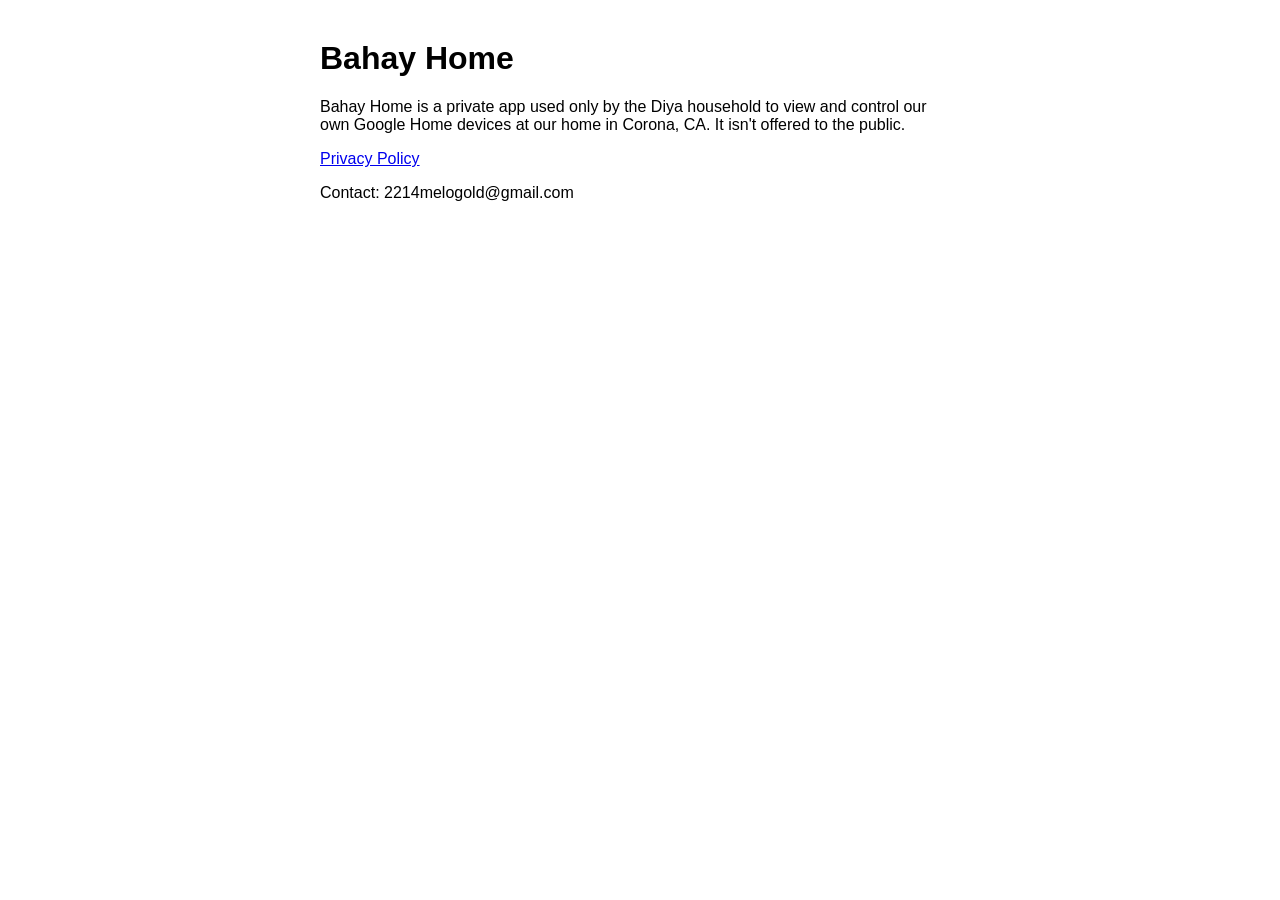
==== index.html @ f66cdb9d "Add files via upload" ====
<!doctype html><html><head><meta charset="utf-8"><title>Bahay Home</title></head><body style="font-family:sans-serif;max-width:640px;margin:40px auto">
<h1>Bahay Home</h1>
<p>Bahay Home is a private app used only by the Diya household to view and control our own Google Home devices at our home in Corona, CA. It isn't offered to the public.</p>
<p><a href="/privacy.html">Privacy Policy</a></p>
<p>Contact: 2214melogold@gmail.com</p>
</body></html>
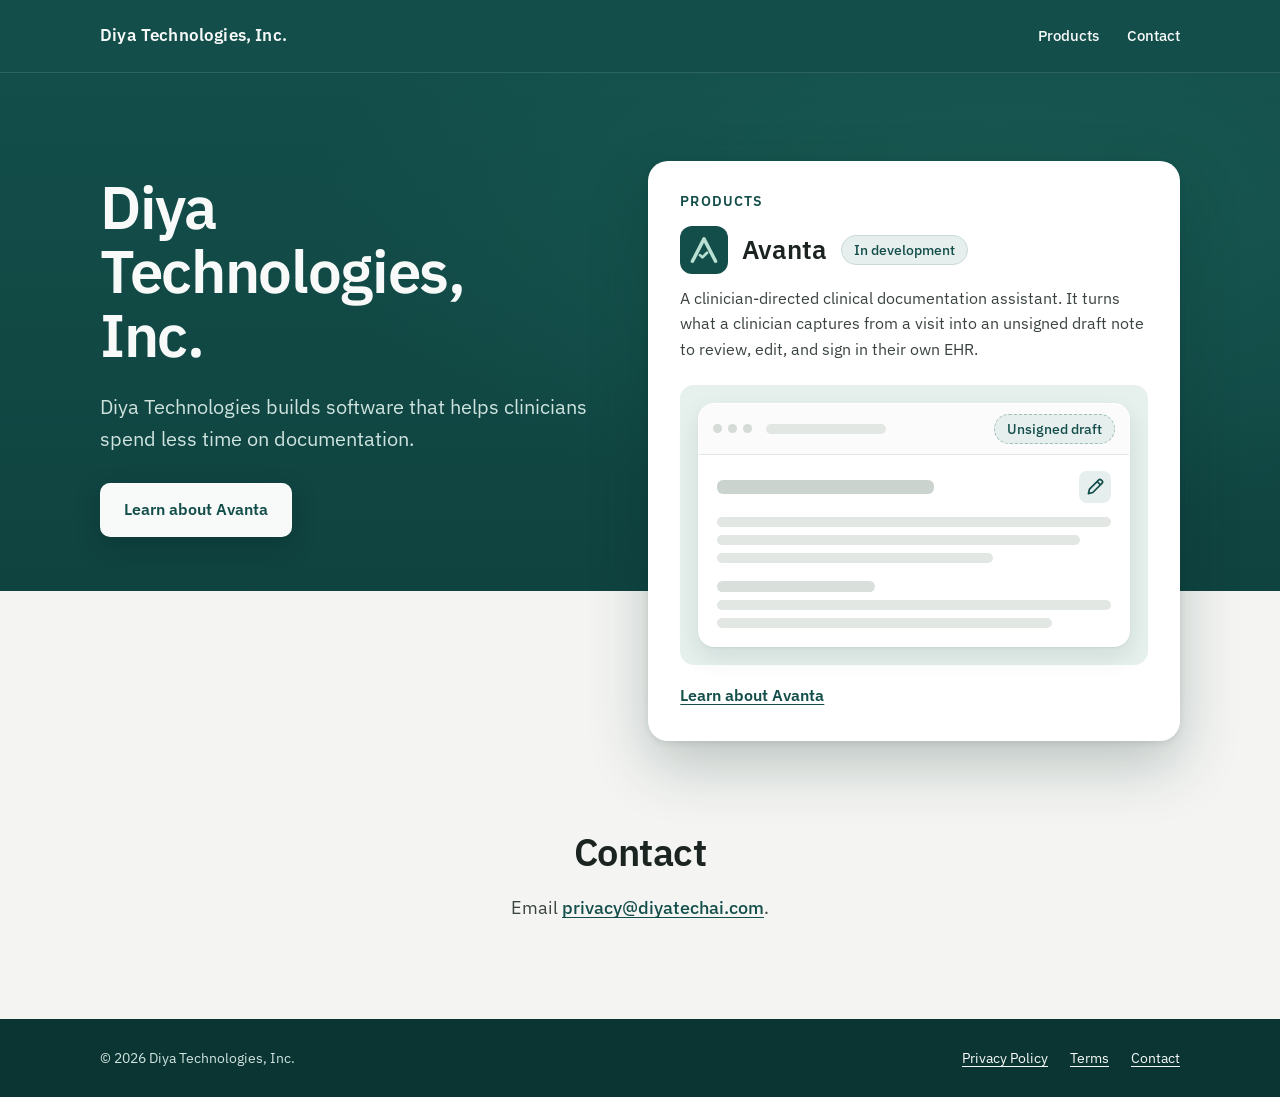
==== commit 472aa52d: "Publish Diya Technologies home page and Avanta pages Co-authored-by: johnjohnanthony <johnjohnanthon" ====
--- a/index.html
+++ b/index.html
@@ -1,6 +1,86 @@
-<!doctype html><html><head><meta charset="utf-8"><title>Bahay Home</title></head><body style="font-family:sans-serif;max-width:640px;margin:40px auto">
-<h1>Bahay Home</h1>
-<p>Bahay Home is a private app used only by the Diya household to view and control our own Google Home devices at our home in Corona, CA. It isn't offered to the public.</p>
-<p><a href="/privacy.html">Privacy Policy</a></p>
-<p>Contact: 2214melogold@gmail.com</p>
-</body></html>
+<!doctype html>
+<html lang="en">
+<head>
+<meta charset="utf-8">
+<meta name="viewport" content="width=device-width, initial-scale=1">
+<title>Diya Technologies, Inc.</title>
+<meta name="description" content="Diya Technologies, Inc. builds software that helps clinicians spend less time on documentation.">
+<meta name="theme-color" content="#134E4A">
+<link rel="icon" href="/avanta/logo/favicon.svg" type="image/svg+xml">
+<link rel="icon" href="/avanta/logo/favicon-32.png" sizes="32x32" type="image/png">
+<link rel="icon" href="/avanta/logo/favicon-16.png" sizes="16x16" type="image/png">
+<link rel="icon" href="/avanta/logo/icon-512.png" sizes="512x512" type="image/png">
+<link rel="apple-touch-icon" href="/avanta/logo/apple-touch-icon-180.png">
+<link rel="preload" href="/avanta/fonts/ibm-plex-sans-latin-400-normal.woff2" as="font" type="font/woff2" crossorigin>
+<link rel="stylesheet" href="/avanta/styles.css">
+</head>
+<body class="page-home">
+<a class="skip" href="#main">Skip to content</a>
+<header class="site-header">
+  <div class="wrap">
+    <div class="brand">
+      <a class="company" href="/">Diya Technologies, Inc.</a>
+    </div>
+    <nav class="nav" aria-label="Primary">
+      <a href="#products">Products</a>
+      <a href="mailto:privacy@diyatechai.com">Contact</a>
+    </nav>
+  </div>
+</header>
+
+<main id="main">
+  <div class="hero-band">
+    <div class="wrap hero home-hero">
+      <div class="hero-copy">
+        <h1>Diya Technologies, Inc.</h1>
+        <p class="lede">Diya Technologies builds software that helps clinicians spend less time on documentation.</p>
+        <div class="actions">
+          <a class="btn" href="/avanta/">Learn about Avanta</a>
+        </div>
+      </div>
+      <section id="products" class="hero-visual" aria-labelledby="products-h">
+        <div class="tile">
+          <h2 id="products-h" class="eyebrow-h">Products</h2>
+          <div class="product-top">
+            <span class="tile-mark"><svg data-logo="mark" class="mark-svg" viewBox="0 0 48 48" aria-hidden="true" focusable="false"><path d="M5.5 42 L24 6.2 L42.5 42" fill="none" stroke="currentColor" stroke-width="5.6" stroke-linecap="round" stroke-linejoin="round"/><path d="M17.6 32.2 L21.5 35.8 L28.9 28.4" fill="none" stroke="currentColor" stroke-width="4.3" stroke-linecap="round" stroke-linejoin="round"/></svg></span>
+            <h3>Avanta</h3>
+            <span class="tag">In development</span>
+          </div>
+          <p>A clinician-directed clinical documentation assistant. It turns what a clinician captures from a visit into an unsigned draft note to review, edit, and sign in their own EHR.</p>
+          <div class="tile-visual">
+<div class="mock mini" aria-hidden="true">
+  <div class="mock-top"><span class="dots"><i></i><i></i><i></i></span><span class="sk w30"></span><span class="badge">Unsigned draft</span></div>
+  <div class="mock-main">
+    <div class="mock-head"><span class="sk hd w55"></span><svg class="mock-icon" viewBox="0 0 20 20" aria-hidden="true"><path d="M4 16l1-4 8.5-8.5a1.4 1.4 0 0 1 2 0l1 1a1.4 1.4 0 0 1 0 2L8 15l-4 1z" fill="none" stroke="currentColor" stroke-width="1.6" stroke-linejoin="round"/><path d="M12 5l3 3" fill="none" stroke="currentColor" stroke-width="1.6"/></svg></div>
+    <span class="sk w100"></span><span class="sk w92"></span><span class="sk w70"></span>
+    <span class="sk sub w40"></span>
+    <span class="sk w100"></span><span class="sk w85"></span>
+  </div>
+</div>
+          </div>
+          <p class="product-link"><a href="/avanta/">Learn about Avanta</a></p>
+        </div>
+      </section>
+    </div>
+  </div>
+
+  <section aria-labelledby="contact-h" class="band band-contact home-contact">
+    <div class="wrap contact">
+      <h2 id="contact-h">Contact</h2>
+      <p>Email <a href="mailto:privacy@diyatechai.com">privacy@diyatechai.com</a>.</p>
+    </div>
+  </section>
+</main>
+
+<footer class="site-footer">
+  <div class="wrap">
+    <span>&copy; 2026 Diya Technologies, Inc.</span>
+    <nav aria-label="Legal">
+      <a href="/avanta/privacy/">Privacy Policy</a>
+      <a href="/avanta/terms/">Terms</a>
+      <a href="mailto:privacy@diyatechai.com">Contact</a>
+    </nav>
+  </div>
+</footer>
+</body>
+</html>
--- a/avanta/styles.css
+++ b/avanta/styles.css
@@ -0,0 +1,270 @@
+/* Avanta public pages, v2 Direction A "Petrol Hero". IBM Plex Sans only, self-hosted (SIL OFL 1.1, see fonts/OFL.txt). No scripts. */
+@font-face{font-family:"IBM Plex Sans";font-style:normal;font-weight:400;font-display:swap;src:url("/avanta/fonts/ibm-plex-sans-latin-400-normal.woff2") format("woff2");}
+@font-face{font-family:"IBM Plex Sans";font-style:normal;font-weight:500;font-display:swap;src:url("/avanta/fonts/ibm-plex-sans-latin-500-normal.woff2") format("woff2");}
+@font-face{font-family:"IBM Plex Sans";font-style:normal;font-weight:600;font-display:swap;src:url("/avanta/fonts/ibm-plex-sans-latin-600-normal.woff2") format("woff2");}
+:root{
+  --canvas:#F4F5F3; --surface:#FFFFFF; --border:#D9DDD8; --border-2:#E4E8E4;
+  --text:#1B2420; --text-2:#3A433F; --muted:#4F5B56;
+  --primary:#134E4A; --primary-deep:#0E3F3C; --primary-hover:#0E3F3C;
+  --on-dark:#F7FAF9; --on-dark-2:#CFE3DF; --mint:#9FD3C3; --mint-soft:#B9E0D2;
+  --sage-band:#E6F0EC; --tint:#E7EFEE;
+  --ok-bg:#DDEFE8; --ok-fg:#134E4A; --rec-bg:#E7EFEE; --rec-fg:#134E4A; --no-bg:#EEF0EE; --no-fg:#4F5B56;
+  --sk:#E3E7E4; --sk-2:#EDF0EE;
+  --radius:10px; --radius-lg:16px;
+  --shadow-1:0 1px 2px rgba(14,63,60,.06),0 4px 14px rgba(14,63,60,.06);
+  --shadow-2:0 2px 6px rgba(9,40,38,.10),0 24px 60px rgba(9,40,38,.24);
+}
+*{box-sizing:border-box}
+html{-webkit-text-size-adjust:100%;scroll-behavior:auto}
+body{margin:0;background:var(--canvas);color:var(--text);font-family:"IBM Plex Sans",sans-serif;font-weight:400;font-size:16px;line-height:1.6}
+a{color:var(--primary);text-underline-offset:3px}
+a:hover{color:var(--primary-hover)}
+a:focus-visible,.btn:focus-visible{outline:2px solid currentColor;outline-offset:3px;border-radius:4px}
+.wrap{max-width:1160px;margin:0 auto;padding:0 40px}
+.skip{position:absolute;left:-9999px}
+.skip:focus{left:16px;top:16px;background:var(--surface);color:var(--primary);padding:8px 12px;z-index:10}
+p{margin:0}
+
+/* Header: sits on the petrol band */
+.site-header{background-color:var(--primary);color:var(--on-dark);border-bottom:1px solid rgba(207,227,223,.14)}
+.site-header .wrap{display:flex;align-items:center;justify-content:space-between;gap:16px;min-height:72px}
+.brand{display:flex;align-items:center;gap:16px;min-width:0}
+.logo{display:inline-flex;color:var(--mint-soft);line-height:0}
+.logo-svg{height:30px;width:auto;display:block}
+.logo-svg .logo-word{fill:var(--on-dark)}
+.brand-sep{width:1px;height:24px;background:rgba(207,227,223,.35)}
+.company{font-weight:500;font-size:15px;color:var(--on-dark-2);text-decoration:none;letter-spacing:.01em}
+.page-home .company{font-weight:600;font-size:17px;color:var(--on-dark)}
+.company:hover{color:var(--on-dark);text-decoration:underline}
+.nav{display:flex;gap:28px}
+.nav a{color:var(--on-dark);text-decoration:none;font-weight:500;font-size:15px}
+.nav a:hover{color:var(--on-dark);text-decoration:underline}
+
+/* Hero band */
+.hero-band{background-color:var(--primary);color:var(--on-dark);
+  background-image:radial-gradient(1100px 520px at 78% 18%,#185852 0%,rgba(24,88,82,0) 62%),linear-gradient(180deg,#134E4A 0%,#0E3F3C 100%);
+  position:relative}
+.hero-band::after{content:"";position:absolute;left:0;right:0;bottom:0;height:var(--strip,150px);background:var(--strip-bg,var(--sage-band))}
+.page-home{--strip-bg:var(--canvas)}
+.hero{position:relative;z-index:1;display:grid;grid-template-columns:minmax(0,1fr) minmax(0,1.08fr);gap:56px;align-items:start;padding-top:88px;padding-bottom:0}
+.hero-copy{padding-bottom:calc(var(--strip,150px) + 40px)}
+.wordmark{display:flex;align-items:center;gap:14px;margin:0 0 28px}
+.wm-mark{display:inline-flex;width:44px;height:44px;border-radius:12px;background:rgba(247,250,249,.08);border:1px solid rgba(207,227,223,.22);align-items:center;justify-content:center;color:var(--mint-soft)}
+.wm-mark .mark-svg{width:28px;height:28px}
+.wm-text{font-weight:600;font-size:20px;letter-spacing:.01em;color:var(--on-dark);line-height:1.25}
+.wm-text span{display:block;font-weight:400;font-size:14px;letter-spacing:0;color:var(--on-dark-2)}
+h1{margin:0 0 24px;font-weight:600;font-size:58px;line-height:1.07;letter-spacing:-.022em;max-width:13.5ch;color:var(--on-dark)}
+.lede{font-size:20px;line-height:1.6;color:var(--on-dark-2);max-width:34em}
+.status{display:inline-flex;align-items:center;gap:10px;margin-top:32px;padding:8px 16px;border-radius:999px;
+  background-color:var(--primary-deep);border:1px solid rgba(159,211,195,.35);font-size:15px;font-weight:500;color:var(--on-dark)}
+.status i{width:8px;height:8px;border-radius:50%;background:var(--mint);flex:none;box-shadow:0 0 0 4px rgba(159,211,195,.18)}
+.actions{display:flex;flex-wrap:wrap;gap:14px 24px;align-items:center;margin-top:28px}
+.btn{display:inline-block;background-color:var(--on-dark);color:var(--primary);text-decoration:none;font-weight:600;font-size:16px;
+  padding:14px 24px;border-radius:var(--radius);box-shadow:0 1px 0 rgba(255,255,255,.4) inset,0 8px 24px rgba(5,30,28,.28);transition:transform .15s ease}
+.btn:hover{background-color:#FFFFFF;color:var(--primary-deep)}
+.actions .mail{font-size:15px;color:var(--on-dark-2)}
+.actions .mail:hover{color:var(--on-dark)}
+
+/* Illustration: floats on the right and overlaps the next section */
+.hero-visual{position:relative;margin-bottom:96px;z-index:2;align-self:end}
+.frame{position:relative}
+.frame::before{content:"";position:absolute;inset:-22px 26px 34px -22px;border-radius:22px;background:rgba(159,211,195,.10);border:1px solid rgba(207,227,223,.18)}
+.frame::after{content:"";position:absolute;inset:auto -22px -22px 40px;height:60%;border-radius:22px;background:#D3E5DE;z-index:-1}
+.frame{isolation:isolate}
+.mock{position:relative;background-color:var(--surface);color:var(--text);border-radius:var(--radius-lg);box-shadow:var(--shadow-2);overflow:hidden;border:1px solid rgba(255,255,255,.6)}
+.mock-top{display:flex;align-items:center;gap:14px;padding:16px 20px;border-bottom:1px solid var(--border-2);background-color:#FAFBFA}
+.dots{display:flex;gap:6px}.dots i{width:9px;height:9px;border-radius:50%;background:#D5DBD7}
+.mock-top .sk{flex:1;max-width:120px}
+.badge{margin-left:auto;display:inline-flex;align-items:center;gap:6px;padding:3px 12px;border-radius:999px;font-size:14px;font-weight:500;
+  background-color:var(--tint);color:var(--primary);border:1px dashed #9DBDB8;white-space:nowrap}
+.mock-body{display:grid;grid-template-columns:136px 1fr}
+.mock-side{display:flex;flex-direction:column;gap:14px;padding:26px 18px;border-right:1px solid var(--border-2);background-color:#FBFCFB}
+.mock-side .sk{height:10px;width:100%}
+.mock-side .sk.on{background:var(--mint-soft)}
+.mock-main{padding:28px 30px 32px;display:flex;flex-direction:column;gap:12px}
+.sk{display:block;height:10px;border-radius:6px;background:var(--sk)}
+.mock-head{display:flex;align-items:center;justify-content:space-between;gap:12px;margin-bottom:6px}
+.mock-head .sk.hd{flex:none;margin:0}
+.mock-icon{width:22px;height:22px;flex:none;color:#134E4A;padding:5px;box-sizing:content-box;border-radius:8px;background:var(--tint)}
+.sk.sub{height:11px;margin-top:10px;background:#D9DFDB}
+.sk.hd{height:14px;background:#CBD3CE;margin-bottom:6px}
+.w30{width:30%}.w40{width:40%}.w45{width:45%}.w48{width:48%}.w52{width:52%}.w55{width:55%}.w60{width:60%}.w62{width:62%}.w70{width:70%}.w85{width:85%}.w92{width:92%}.w100{width:100%}
+
+/* Section rhythm */
+.band{padding:96px 0}
+.band-how{background-color:var(--sage-band);padding-top:40px}
+.band-who{background-color:var(--surface)}
+.band-privacy{background-color:var(--canvas)}
+.eyebrow,.eyebrow-h{margin:0 0 10px;font-size:14px;font-weight:600;letter-spacing:.08em;text-transform:uppercase;color:var(--primary)}
+h2{margin:0 0 20px;font-weight:600;font-size:34px;line-height:1.2;letter-spacing:-.012em;color:var(--text)}
+h3{margin:0 0 8px;font-weight:600;font-size:20px;line-height:1.35}
+.card{background-color:var(--surface);border:1px solid var(--border);border-radius:var(--radius-lg);padding:32px;box-shadow:var(--shadow-1)}
+.card p{color:var(--text-2)}
+
+/* Steps: connected flow */
+.steps{list-style:none;margin:40px 0 0;padding:0;display:grid;grid-template-columns:repeat(3,1fr);gap:28px;position:relative}
+.steps::before{content:"";position:absolute;top:36px;left:calc(16.66% - 0px);right:calc(16.66% - 0px);height:2px;
+  background:repeating-linear-gradient(90deg,#8FBFB3 0 10px,transparent 10px 18px)}
+.step{position:relative;text-align:center;background-color:var(--surface);border-radius:var(--radius-lg);padding:0 28px 32px;margin-top:36px;box-shadow:var(--shadow-1);border:1px solid #D3E2DC}
+.step-node{display:flex;justify-content:center;margin:-36px 0 18px}
+.step-icon{width:72px;height:72px;border-radius:50%;display:flex;align-items:center;justify-content:center;background-color:var(--primary);color:var(--on-dark);
+  box-shadow:0 0 0 8px var(--sage-band),0 10px 24px rgba(14,63,60,.25)}
+.step-icon svg{width:34px;height:34px}
+.step-num{display:block;font-size:14px;font-weight:600;letter-spacing:.06em;text-transform:uppercase;color:var(--primary);margin-bottom:6px}
+.step p{color:var(--text-2)}
+
+/* Who / control */
+.two{display:grid;grid-template-columns:1fr 1fr;gap:28px}
+.band-who .card{box-shadow:none;background-color:var(--canvas);border-color:var(--border-2);padding:40px}
+.band-who h2{font-size:28px}
+.card ul{margin:0;padding:0;list-style:none;color:var(--text-2)}
+.card li{position:relative;padding-left:30px}
+.card li+li{margin-top:12px}
+.card li::before{content:"";position:absolute;left:2px;top:.55em;width:12px;height:12px;border-radius:50%;background:var(--mint);box-shadow:0 0 0 4px #DDEFE8}
+.control li::before{border-radius:3px;background:var(--primary);box-shadow:none;width:14px;height:3px;top:.8em}
+
+/* Privacy */
+.privacy{max-width:860px;margin:0 auto;padding:48px;border-left:4px solid var(--primary)}
+.privacy p+p{margin-top:14px}
+
+/* Contact band */
+.band-contact{background-color:var(--primary-deep);color:var(--on-dark);
+  background-image:radial-gradient(800px 300px at 15% 0%,#164F4A 0%,rgba(22,79,74,0) 70%)}
+.contact{text-align:center}
+.band-contact .eyebrow{color:var(--mint)}
+.band-contact h2{color:var(--on-dark);font-size:38px}
+.contact p{color:var(--on-dark-2);font-size:18px;max-width:40em;margin:0 auto}
+.contact p+p{margin-top:10px;font-size:15px}
+.band-contact a{color:var(--on-dark);font-weight:500}
+.band-contact a:hover{color:#FFFFFF}
+
+/* Footer */
+.site-footer{background-color:#0B3532;color:var(--on-dark-2);font-size:14px}
+.site-footer .wrap{display:flex;flex-wrap:wrap;justify-content:space-between;gap:12px 24px;padding-top:28px;padding-bottom:28px}
+.site-footer nav{display:flex;flex-wrap:wrap;gap:8px 22px}
+.site-footer a{color:var(--on-dark)}
+
+/* Home */
+.home-hero{align-items:center;padding-bottom:0}
+.page-home h1{font-size:60px;max-width:11ch}
+.page-home{--strip:190px}
+.page-home .hero-visual{margin-bottom:40px}
+.tile{position:relative;background-color:var(--surface);color:var(--text);border-radius:20px;box-shadow:var(--shadow-2);padding:32px}
+.tile .eyebrow-h{margin-bottom:16px}
+.product-top{display:flex;flex-wrap:wrap;align-items:center;gap:10px 14px;margin-bottom:12px}
+.tile-mark{display:inline-flex;width:48px;height:48px;border-radius:12px;background-color:var(--primary);color:var(--mint-soft);align-items:center;justify-content:center}
+.tile-mark .mark-svg{width:30px;height:30px}
+.product-top h3{margin:0;font-size:26px;color:var(--text)}
+.tag{display:inline-block;padding:3px 12px;background-color:var(--tint);border:1px solid #C9DAD8;border-radius:999px;font-size:14px;font-weight:500;color:var(--primary)}
+.tile > p{color:var(--text-2)}
+.tile-visual{margin:22px 0 4px;padding:18px;border-radius:14px;background-color:var(--sage-band)}
+.mock.mini{box-shadow:0 1px 2px rgba(14,63,60,.08),0 10px 24px rgba(14,63,60,.10)}
+.mock.mini .mock-top{padding:10px 14px}
+.mock.mini .mock-main{padding:16px 18px 18px;gap:8px}
+.tile .product-link{margin-top:18px;font-weight:600}
+.home-contact{padding-top:48px;background-color:var(--canvas);background-image:none;color:var(--text)}
+.home-contact h2{color:var(--text)}
+.home-contact p{color:var(--text-2)}
+.home-contact a{color:var(--primary)}
+.home-contact a:hover{color:var(--primary-hover)}
+
+/* Legal pages: petrol band behind the top of the document card */
+.doc{padding:56px 0 96px;background-color:var(--canvas);background-image:linear-gradient(180deg,#134E4A 0,#0E3F3C 240px,var(--canvas) 240px)}
+.doc .card{max-width:820px;margin:0 auto;padding:56px 64px;box-shadow:var(--shadow-2);border:0}
+.doc h1{font-size:44px;max-width:none;margin:8px 0 16px;color:var(--text)}
+.doc h2{font-size:22px;margin:36px 0 10px;padding-top:24px;border-top:1px solid var(--border-2)}
+.doc p,.doc li{color:var(--text-2)}
+.doc ul{padding-left:22px;list-style:disc}
+.doc li{padding-left:0}
+.doc li::before{display:none}
+.doc li+li{margin-top:8px}
+.crumb{font-size:15px;font-weight:500}
+.updated{font-size:15px;color:var(--muted)}
+.draft{padding:14px 16px;background-color:var(--tint);border:1px solid #C9DAD8;border-radius:var(--radius);color:var(--text);font-size:15px}
+.draft strong{font-weight:600}
+.doc .card p{margin:0 0 12px}
+.doc .card ul{margin:0 0 12px}
+.doc .card p.updated{margin:0}
+.doc .card p.draft{margin:24px 0 8px}
+
+/* Motion: the illustration card settles in once */
+@media (prefers-reduced-motion: no-preference){
+  .mock{animation:card-in .7s cubic-bezier(.2,.7,.2,1) .1s both}
+  @keyframes card-in{from{opacity:0;transform:translateY(10px)}to{opacity:1;transform:none}}
+  .btn:hover{transform:translateY(-1px)}
+}
+
+/* Responsive */
+@media (max-width:1100px){
+  .hero{gap:40px;padding-top:72px}
+  h1{font-size:48px}
+  .page-home h1{font-size:50px}
+  .mock-body{grid-template-columns:96px 1fr}
+}
+@media (max-width:900px){
+  .hero{grid-template-columns:1fr;gap:0}
+  .hero-band,.page-home{--strip:120px}
+  .hero-copy,.page-home .hero-copy{padding-bottom:48px}
+  .hero-visual,.page-home .hero-visual{margin-bottom:40px;max-width:620px}
+  .two{grid-template-columns:1fr}
+  .steps{grid-template-columns:1fr;gap:20px;margin-top:32px}
+  .steps::before{top:36px;bottom:36px;left:36px;right:auto;width:2px;height:auto;background:repeating-linear-gradient(180deg,#8FBFB3 0 10px,transparent 10px 18px)}
+  .step{text-align:left;margin-top:0;padding:24px 24px 24px 112px;min-height:120px}
+  .step-node{position:absolute;left:0;top:24px;margin:0}
+  .steps .step-icon{box-shadow:0 0 0 6px var(--sage-band),0 8px 18px rgba(14,63,60,.22)}
+  .step{background-color:var(--surface)}
+}
+@media (max-width:900px){
+  .steps{padding-left:0}
+  .step{margin-left:0}
+  .step-node{left:20px}
+  .step-icon{width:64px;height:64px}
+  .steps::before{left:52px}
+  .step{padding-left:104px}
+}
+@media (max-width:600px){
+  .wrap{padding:0 20px}
+  .site-header .wrap{min-height:64px;flex-wrap:wrap;padding-top:12px;padding-bottom:12px;row-gap:8px}
+  .brand{gap:10px;flex-wrap:wrap}
+  .logo-svg{height:24px}
+  .brand-sep{height:18px}
+  .company{font-size:14px}
+  .page-home .company{font-size:16px}
+  .nav{gap:18px}
+  .nav a{font-size:15px}
+  .hero{padding-top:44px}
+  h1,.page-home h1{font-size:38px;letter-spacing:-.018em}
+  .lede{font-size:18px}
+  .wordmark{margin-bottom:22px}
+  .hero-band,.page-home{--strip:96px}
+  .hero-visual,.page-home .hero-visual{margin-bottom:28px}
+  .mock-body{grid-template-columns:1fr}
+  .mock-side{display:none}
+  .mock-main{padding:18px}
+  .mock-top .sk{display:none}
+  .frame::before{inset:-10px 16px 30px -10px}
+  .frame::after{inset:auto -8px -10px 30px}
+  .status{border-radius:14px}
+  .band{padding:64px 0}
+  .band-how{padding-top:32px}
+  .home-contact{padding-top:32px}
+  h2{font-size:28px}
+  .band-contact h2{font-size:30px}
+  .card,.band-who .card{padding:24px}
+  .privacy{padding:28px 22px}
+  .step{padding:20px 18px 22px 88px;min-height:0}
+  .step-node{left:12px;top:20px}
+  .step-icon{width:56px;height:56px}.step-icon svg{width:28px;height:28px}
+  .steps::before{left:40px}
+  .tile{padding:22px}
+  .tile-visual{padding:12px}
+  .product-top h3{font-size:22px}
+  .doc{padding-top:28px;background-image:linear-gradient(180deg,#134E4A 0,#0E3F3C 160px,var(--canvas) 160px)}
+  .doc .card{padding:28px 20px}
+  .doc h1{font-size:32px}
+  .contact p{font-size:17px}
+}
+@media (max-width:380px){
+    .badge{padding:3px 10px}
+  h1,.page-home h1{font-size:34px}
+}
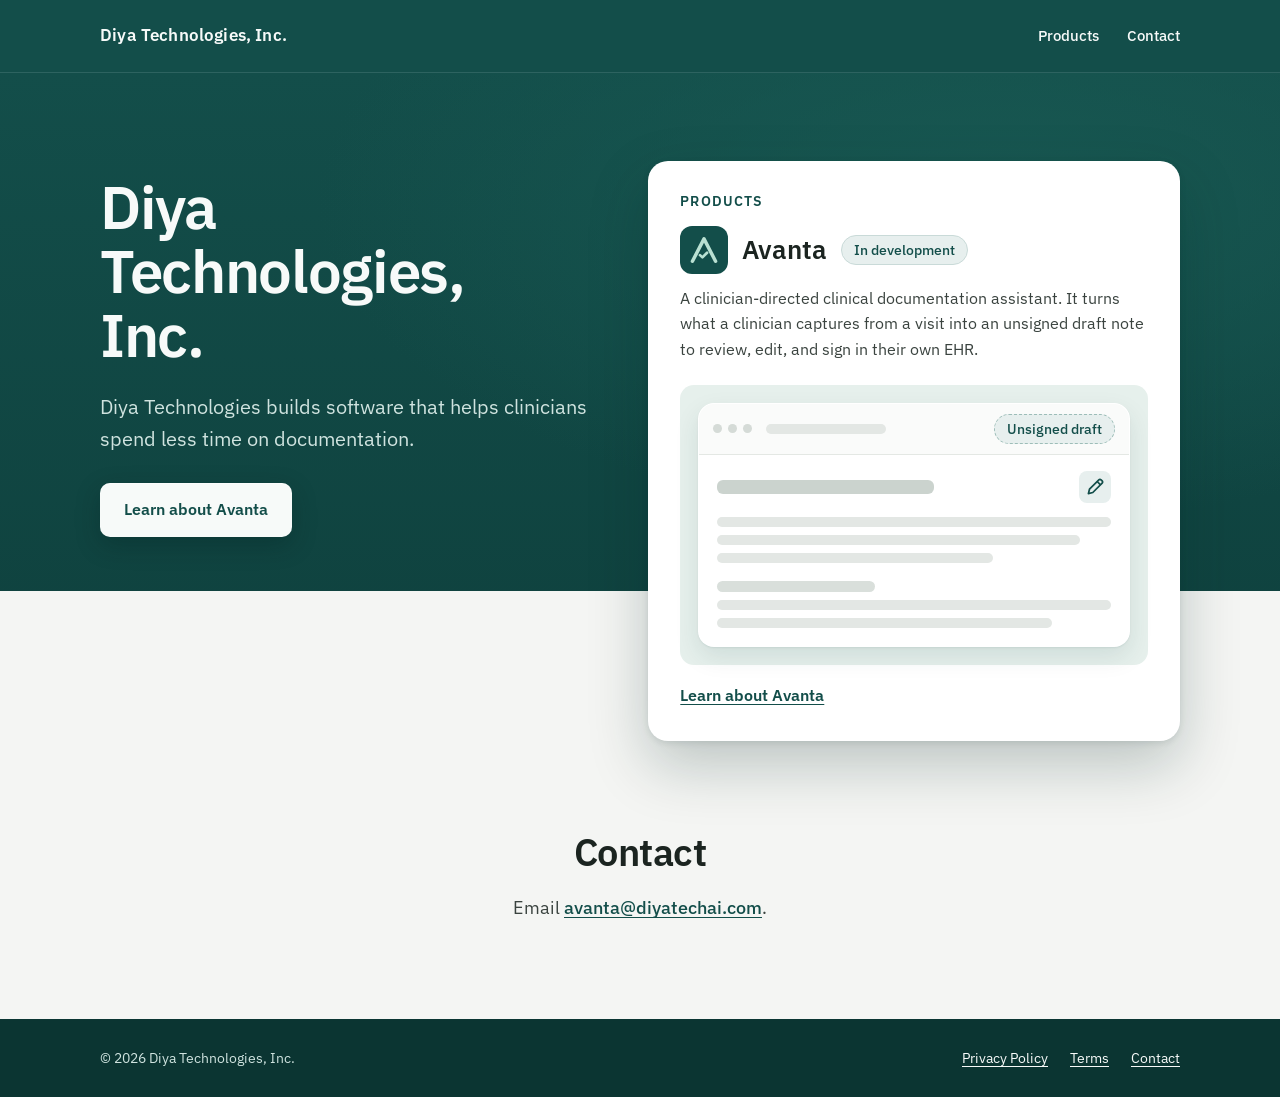
==== commit 25cf6e74: "Use avanta@ for contact and early access; keep privacy@ for privacy Co-authored-by: johnjohnanthony " ====
--- a/index.html
+++ b/index.html
@@ -23,7 +23,7 @@
     </div>
     <nav class="nav" aria-label="Primary">
       <a href="#products">Products</a>
-      <a href="mailto:privacy@diyatechai.com">Contact</a>
+      <a href="mailto:avanta@diyatechai.com">Contact</a>
     </nav>
   </div>
 </header>
@@ -67,7 +67,7 @@
   <section aria-labelledby="contact-h" class="band band-contact home-contact">
     <div class="wrap contact">
       <h2 id="contact-h">Contact</h2>
-      <p>Email <a href="mailto:privacy@diyatechai.com">privacy@diyatechai.com</a>.</p>
+      <p>Email <a href="mailto:avanta@diyatechai.com">avanta@diyatechai.com</a>.</p>
     </div>
   </section>
 </main>
@@ -78,7 +78,7 @@
     <nav aria-label="Legal">
       <a href="/avanta/privacy/">Privacy Policy</a>
       <a href="/avanta/terms/">Terms</a>
-      <a href="mailto:privacy@diyatechai.com">Contact</a>
+      <a href="mailto:avanta@diyatechai.com">Contact</a>
     </nav>
   </div>
 </footer>
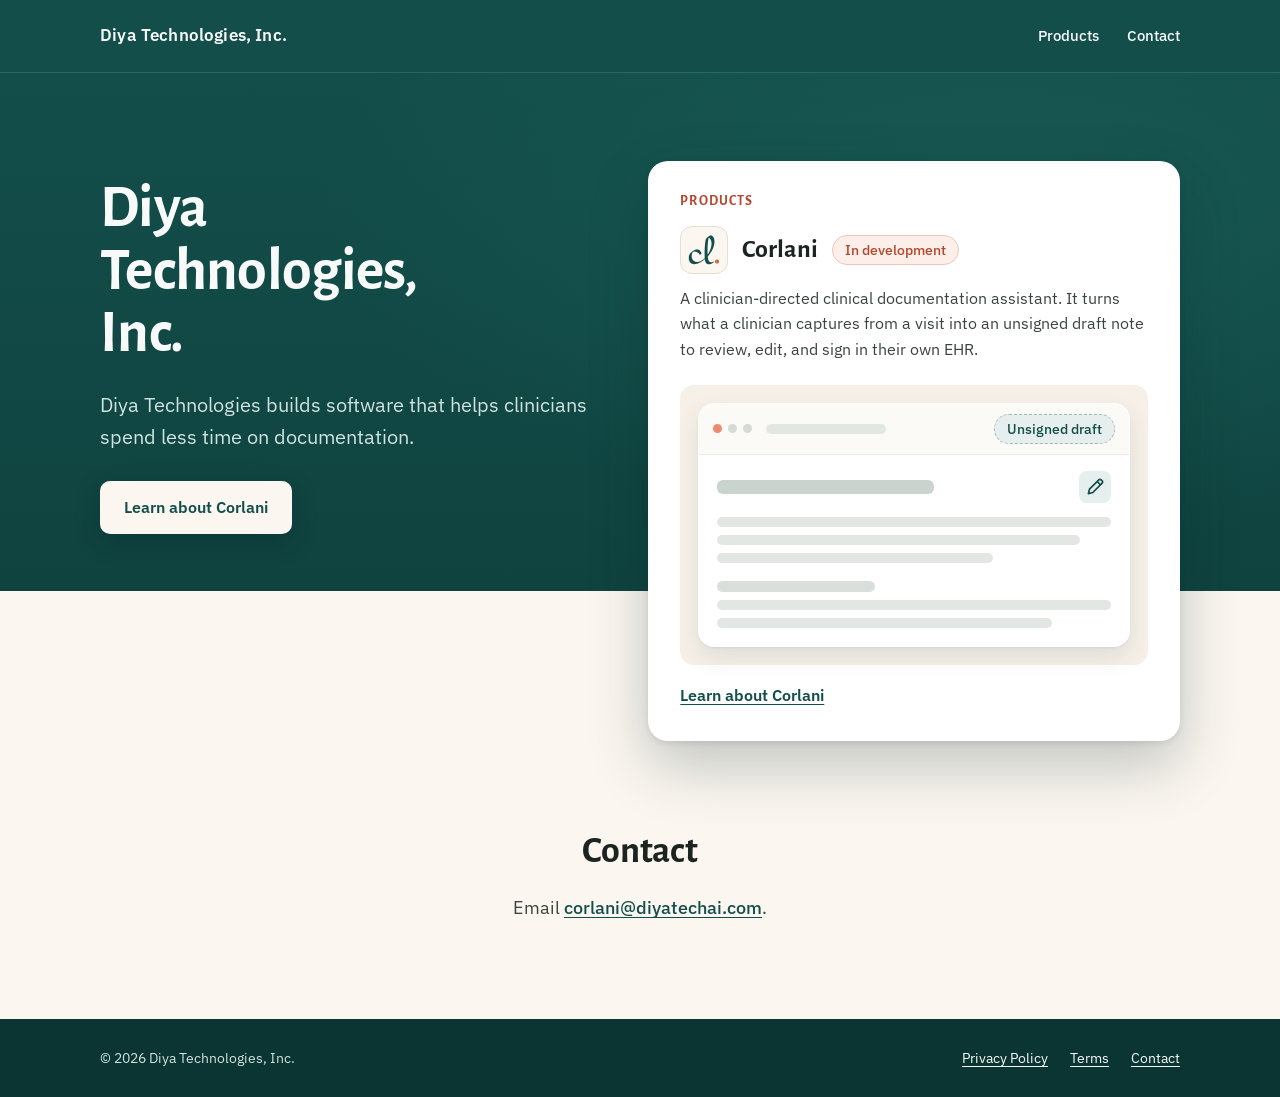
==== commit 8db1da97: "Publish the final Corlani website and redirect /avanta/ pages Replace the home page, add /corlani/ (" ====
--- a/index.html
+++ b/index.html
@@ -6,13 +6,14 @@
 <title>Diya Technologies, Inc.</title>
 <meta name="description" content="Diya Technologies, Inc. builds software that helps clinicians spend less time on documentation.">
 <meta name="theme-color" content="#134E4A">
-<link rel="icon" href="/avanta/logo/favicon.svg" type="image/svg+xml">
-<link rel="icon" href="/avanta/logo/favicon-32.png" sizes="32x32" type="image/png">
-<link rel="icon" href="/avanta/logo/favicon-16.png" sizes="16x16" type="image/png">
-<link rel="icon" href="/avanta/logo/icon-512.png" sizes="512x512" type="image/png">
-<link rel="apple-touch-icon" href="/avanta/logo/apple-touch-icon-180.png">
-<link rel="preload" href="/avanta/fonts/ibm-plex-sans-latin-400-normal.woff2" as="font" type="font/woff2" crossorigin>
-<link rel="stylesheet" href="/avanta/styles.css">
+<link rel="icon" href="/corlani/logo/favicon.svg" type="image/svg+xml">
+<link rel="icon" href="/corlani/logo/favicon-32.png" sizes="32x32" type="image/png">
+<link rel="icon" href="/corlani/logo/favicon-16.png" sizes="16x16" type="image/png">
+<link rel="icon" href="/corlani/logo/icon-512.png" sizes="512x512" type="image/png">
+<link rel="apple-touch-icon" href="/corlani/logo/apple-touch-icon-180.png">
+<link rel="preload" href="/corlani/fonts/ibm-plex-sans-latin-400-normal.woff2" as="font" type="font/woff2" crossorigin>
+<link rel="preload" href="/corlani/fonts/alegreya-sans-latin-700-normal.woff2" as="font" type="font/woff2" crossorigin>
+<link rel="stylesheet" href="/corlani/styles.css">
 </head>
 <body class="page-home">
 <a class="skip" href="#main">Skip to content</a>
@@ -23,7 +24,7 @@
     </div>
     <nav class="nav" aria-label="Primary">
       <a href="#products">Products</a>
-      <a href="mailto:avanta@diyatechai.com">Contact</a>
+      <a href="mailto:corlani@diyatechai.com">Contact</a>
     </nav>
   </div>
 </header>
@@ -35,15 +36,15 @@
         <h1>Diya Technologies, Inc.</h1>
         <p class="lede">Diya Technologies builds software that helps clinicians spend less time on documentation.</p>
         <div class="actions">
-          <a class="btn" href="/avanta/">Learn about Avanta</a>
+          <a class="btn" href="/corlani/">Learn about Corlani</a>
         </div>
       </div>
       <section id="products" class="hero-visual" aria-labelledby="products-h">
         <div class="tile">
           <h2 id="products-h" class="eyebrow-h">Products</h2>
           <div class="product-top">
-            <span class="tile-mark"><svg data-logo="mark" class="mark-svg" viewBox="0 0 48 48" aria-hidden="true" focusable="false"><path d="M5.5 42 L24 6.2 L42.5 42" fill="none" stroke="currentColor" stroke-width="5.6" stroke-linecap="round" stroke-linejoin="round"/><path d="M17.6 32.2 L21.5 35.8 L28.9 28.4" fill="none" stroke="currentColor" stroke-width="4.3" stroke-linecap="round" stroke-linejoin="round"/></svg></span>
-            <h3>Avanta</h3>
+            <span class="tile-mark"><svg data-logo="corlani-mark" class="mark-svg" viewBox="5 1 90 90" aria-hidden="true" focusable="false"><path fill-rule="evenodd" d="M12.14 57.11L11.28 58.78L10.61 60.55L10.11 62.39L9.78 64.28L9.63 66.21L9.66 68.53L9.86 70.46L10.32 72.71L10.84 74.37L11.53 75.90L12.36 77.30L13.33 78.57L14.42 79.69L15.01 80.20L15.84 80.81L17.18 81.62L18.85 82.37L20.48 82.89L22.06 83.24L23.70 83.43L25.11 83.46L26.84 83.36L28.31 83.15L30.51 82.65L32.30 82.10L35.13 81.03L37.58 79.94L39.54 78.97L42.18 77.49L44.62 75.98L47.32 74.15L49.26 72.72L51.78 70.73L51.98 70.64L52.18 70.68L52.35 70.88L52.83 74.04L53.09 75.19L53.40 76.27L53.95 77.76L54.61 79.08L55.50 80.43L56.52 81.55L57.00 81.97L57.66 82.45L58.20 82.77L58.93 83.12L60.43 83.62L61.88 83.86L62.75 83.90L63.64 83.86L65.29 83.61L67.39 83.05L69.18 82.36L71.64 81.18L72.92 80.45L74.03 79.70L75.06 78.90L75.91 78.13L76.55 77.43L76.89 76.85L76.88 76.71L76.78 76.53L76.52 76.44L75.93 76.59L73.82 77.62L72.84 78.00L71.78 78.33L70.40 78.55L68.90 78.58L68.08 78.49L67.29 78.32L66.16 77.86L65.49 77.47L64.85 77.00L64.24 76.46L63.68 75.85L62.90 74.79L62.21 73.58L61.61 72.20L61.18 70.94L60.75 69.30L60.47 67.81L60.16 65.54L59.91 63.24L59.93 63.08L60.01 62.94L61.83 60.90L63.11 59.38L65.56 56.21L67.84 52.89L69.99 49.37L70.98 47.60L71.91 45.79L72.79 43.96L73.60 42.11L74.35 40.22L75.04 38.32L76.03 35.11L76.52 33.16L76.94 31.20L77.28 29.23L77.51 27.53L77.64 26.00L77.71 24.14L77.69 22.70L77.61 21.32L77.47 19.98L77.18 18.29L76.90 17.08L76.45 15.57L76.05 14.51L75.46 13.20L74.80 12.02L74.08 10.96L73.30 10.03L72.28 9.08L71.21 8.34L70.31 7.93L69.06 7.57L68.15 7.48L67.25 7.57L65.87 7.93L64.25 8.65L62.66 9.56L61.01 10.69L59.42 11.95L58.03 13.23L56.72 14.71L55.60 16.42L54.93 17.71L54.62 18.46L54.11 20.61L53.63 23.15L53.21 26.01L52.88 28.60L52.54 31.92L52.25 35.42L52.01 39.06L51.69 46.58L51.58 54.47L51.68 61.02L51.82 64.36L52.01 67.44L51.90 67.66L50.15 69.33L48.35 70.86L47.12 71.82L45.89 72.70L44.93 73.32L44.00 73.88L42.66 74.60L40.72 75.51L37.60 76.68L36.17 77.11L34.15 77.46L32.42 77.59L30.45 77.54L28.55 77.27L27.51 77.02L26.86 76.81L25.88 76.43L24.95 75.98L23.40 75.03L22.58 74.39L22.00 73.87L21.27 73.13L20.76 72.52L20.13 71.67L19.69 70.98L19.17 70.02L18.82 69.25L18.42 68.19L18.09 67.07L17.77 65.64L17.59 64.54L17.44 63.17L17.39 62.06L17.40 61.06L17.50 59.69L17.70 58.33L17.98 57.00L18.35 55.69L18.72 54.67L19.26 53.43L19.88 52.25L20.52 51.32L20.86 50.93L22.17 50.50L23.10 50.33L24.37 50.23L25.68 50.27L27.02 50.46L28.78 50.88L30.28 51.34L31.62 51.87L32.93 52.51L34.03 53.16L35.08 53.92L35.91 54.65L36.68 55.47L37.36 56.37L37.98 57.40L38.56 58.64L38.79 58.80L39.30 58.70L39.89 58.43L40.61 58.01L41.37 57.49L42.10 56.93L42.70 56.39L43.18 55.85L43.38 55.52L43.40 55.25L42.95 54.08L41.78 51.48L41.15 50.31L40.48 49.23L39.42 47.80L38.39 46.73L37.27 45.86L36.68 45.50L36.06 45.20L34.72 44.75L33.37 44.48L31.88 44.36L30.44 44.42L29.21 44.63L27.07 45.19L25.72 45.69L23.97 46.50L21.82 47.71L19.91 48.98L18.08 50.37L17.25 51.06L15.67 52.52L14.05 54.30L13.09 55.58ZM59.47 55.95L59.35 50.05L59.40 43.34L59.63 36.68L60.00 30.56L60.57 24.27L61.24 19.20L61.69 16.55L62.20 14.25L62.35 13.77L62.44 13.68L62.63 13.63L63.23 13.87L64.09 14.40L64.93 15.08L65.74 15.90L66.50 16.86L67.20 17.94L67.85 19.16L68.29 20.15L68.80 21.58L69.14 22.73L69.50 24.34L69.70 25.62L69.85 26.96L69.93 28.34L69.94 29.87L69.85 31.37L69.70 32.91L69.31 35.41L68.92 37.37L68.45 39.32L67.91 41.26L67.29 43.18L66.60 45.09L65.85 46.97L64.46 50.05L62.90 53.06L61.23 55.93L60.18 57.55L59.95 57.71L59.69 57.66L59.54 57.45Z" class="logo-ink" fill="currentColor"/><circle cx="84.5" cy="76.5" r="5.6" class="logo-dot"/></svg></span>
+            <h3>Corlani</h3>
             <span class="tag">In development</span>
           </div>
           <p>A clinician-directed clinical documentation assistant. It turns what a clinician captures from a visit into an unsigned draft note to review, edit, and sign in their own EHR.</p>
@@ -58,7 +59,7 @@
   </div>
 </div>
           </div>
-          <p class="product-link"><a href="/avanta/">Learn about Avanta</a></p>
+          <p class="product-link"><a href="/corlani/">Learn about Corlani</a></p>
         </div>
       </section>
     </div>
@@ -67,7 +68,7 @@
   <section aria-labelledby="contact-h" class="band band-contact home-contact">
     <div class="wrap contact">
       <h2 id="contact-h">Contact</h2>
-      <p>Email <a href="mailto:avanta@diyatechai.com">avanta@diyatechai.com</a>.</p>
+      <p>Email <a href="mailto:corlani@diyatechai.com">corlani@diyatechai.com</a>.</p>
     </div>
   </section>
 </main>
@@ -76,9 +77,9 @@
   <div class="wrap">
     <span>&copy; 2026 Diya Technologies, Inc.</span>
     <nav aria-label="Legal">
-      <a href="/avanta/privacy/">Privacy Policy</a>
-      <a href="/avanta/terms/">Terms</a>
-      <a href="mailto:avanta@diyatechai.com">Contact</a>
+      <a href="/corlani/privacy/">Privacy Policy</a>
+      <a href="/corlani/terms/">Terms</a>
+      <a href="mailto:corlani@diyatechai.com">Contact</a>
     </nav>
   </div>
 </footer>
--- a/corlani/styles.css
+++ b/corlani/styles.css
@@ -0,0 +1,342 @@
+/* Corlani public pages . Based on v2 Direction A. IBM Plex Sans + Alegreya Sans 700, self-hosted (SIL OFL 1.1, see fonts/OFL.txt). No scripts. */
+@font-face{font-family:"IBM Plex Sans";font-style:normal;font-weight:400;font-display:swap;src:url("/corlani/fonts/ibm-plex-sans-latin-400-normal.woff2") format("woff2");}
+@font-face{font-family:"IBM Plex Sans";font-style:normal;font-weight:500;font-display:swap;src:url("/corlani/fonts/ibm-plex-sans-latin-500-normal.woff2") format("woff2");}
+@font-face{font-family:"IBM Plex Sans";font-style:normal;font-weight:600;font-display:swap;src:url("/corlani/fonts/ibm-plex-sans-latin-600-normal.woff2") format("woff2");}
+@font-face{font-family:"Alegreya Sans";font-style:normal;font-weight:700;font-display:swap;src:url("/corlani/fonts/alegreya-sans-latin-700-normal.woff2") format("woff2");}
+:root{
+  --canvas:#F4F5F3; --surface:#FFFFFF; --border:#D9DDD8; --border-2:#E4E8E4;
+  --text:#1B2420; --text-2:#3A433F; --muted:#4F5B56;
+  --primary:#134E4A; --primary-deep:#0E3F3C; --primary-hover:#0E3F3C;
+  --on-dark:#F7FAF9; --on-dark-2:#CFE3DF; --mint:#9FD3C3; --mint-soft:#B9E0D2;
+  --sage-band:#E6F0EC; --tint:#E7EFEE;
+  --ok-bg:#DDEFE8; --ok-fg:#134E4A; --rec-bg:#E7EFEE; --rec-fg:#134E4A; --no-bg:#EEF0EE; --no-fg:#4F5B56;
+  --sk:#E3E7E4; --sk-2:#EDF0EE;
+  --radius:10px; --radius-lg:16px;
+  --shadow-1:0 1px 2px rgba(14,63,60,.06),0 4px 14px rgba(14,63,60,.06);
+  --shadow-2:0 2px 6px rgba(9,40,38,.10),0 24px 60px rgba(9,40,38,.24);
+}
+*{box-sizing:border-box}
+html{-webkit-text-size-adjust:100%;scroll-behavior:auto}
+body{margin:0;background:var(--canvas);color:var(--text);font-family:"IBM Plex Sans",sans-serif;font-weight:400;font-size:16px;line-height:1.6}
+a{color:var(--primary);text-underline-offset:3px}
+a:hover{color:var(--primary-hover)}
+a:focus-visible,.btn:focus-visible{outline:2px solid currentColor;outline-offset:3px;border-radius:4px}
+.wrap{max-width:1160px;margin:0 auto;padding:0 40px}
+.skip{position:absolute;left:-9999px}
+.skip:focus{left:16px;top:16px;background:var(--surface);color:var(--primary);padding:8px 12px;z-index:10}
+p{margin:0}
+
+/* Header: sits on the petrol band */
+.site-header{background-color:var(--primary);color:var(--on-dark);border-bottom:1px solid rgba(207,227,223,.14)}
+.site-header .wrap{display:flex;align-items:center;justify-content:space-between;gap:16px;min-height:72px}
+.brand{display:flex;align-items:center;gap:16px;min-width:0}
+.logo{display:inline-flex;color:var(--mint-soft);line-height:0}
+.logo-svg{height:30px;width:auto;display:block}
+.logo-svg .logo-word{fill:var(--on-dark)}
+.brand-sep{width:1px;height:24px;background:rgba(207,227,223,.35)}
+.company{font-weight:500;font-size:15px;color:var(--on-dark-2);text-decoration:none;letter-spacing:.01em}
+.page-home .company{font-weight:600;font-size:17px;color:var(--on-dark)}
+.company:hover{color:var(--on-dark);text-decoration:underline}
+.nav{display:flex;gap:28px}
+.nav a{color:var(--on-dark);text-decoration:none;font-weight:500;font-size:15px}
+.nav a:hover{color:var(--on-dark);text-decoration:underline}
+
+/* Hero band */
+.hero-band{background-color:var(--primary);color:var(--on-dark);
+  background-image:radial-gradient(1100px 520px at 78% 18%,#185852 0%,rgba(24,88,82,0) 62%),linear-gradient(180deg,#134E4A 0%,#0E3F3C 100%);
+  position:relative}
+.hero-band::after{content:"";position:absolute;left:0;right:0;bottom:0;height:var(--strip,150px);background:var(--strip-bg,var(--sage-band))}
+.page-home{--strip-bg:var(--canvas)}
+.hero{position:relative;z-index:1;display:grid;grid-template-columns:minmax(0,1fr) minmax(0,1.08fr);gap:56px;align-items:start;padding-top:88px;padding-bottom:0}
+.hero-copy{padding-bottom:calc(var(--strip,150px) + 40px)}
+.wordmark{display:flex;align-items:center;gap:14px;margin:0 0 28px}
+.wm-mark{display:inline-flex;width:44px;height:44px;border-radius:12px;background:rgba(247,250,249,.08);border:1px solid rgba(207,227,223,.22);align-items:center;justify-content:center;color:var(--mint-soft)}
+.wm-mark .mark-svg{width:28px;height:28px}
+.wm-text{font-weight:600;font-size:20px;letter-spacing:.01em;color:var(--on-dark);line-height:1.25}
+.wm-text span{display:block;font-weight:400;font-size:14px;letter-spacing:0;color:var(--on-dark-2)}
+h1{margin:0 0 24px;font-weight:600;font-size:58px;line-height:1.07;letter-spacing:-.022em;max-width:13.5ch;color:var(--on-dark)}
+.lede{font-size:20px;line-height:1.6;color:var(--on-dark-2);max-width:34em}
+.status{display:inline-flex;align-items:center;gap:10px;margin-top:32px;padding:8px 16px;border-radius:999px;
+  background-color:var(--primary-deep);border:1px solid rgba(159,211,195,.35);font-size:15px;font-weight:500;color:var(--on-dark)}
+.status i{width:8px;height:8px;border-radius:50%;background:var(--mint);flex:none;box-shadow:0 0 0 4px rgba(159,211,195,.18)}
+.actions{display:flex;flex-wrap:wrap;gap:14px 24px;align-items:center;margin-top:28px}
+.btn{display:inline-block;background-color:var(--on-dark);color:var(--primary);text-decoration:none;font-weight:600;font-size:16px;
+  padding:14px 24px;border-radius:var(--radius);box-shadow:0 1px 0 rgba(255,255,255,.4) inset,0 8px 24px rgba(5,30,28,.28);transition:transform .15s ease}
+.btn:hover{background-color:#FFFFFF;color:var(--primary-deep)}
+.actions .mail{font-size:15px;color:var(--on-dark-2)}
+.actions .mail:hover{color:var(--on-dark)}
+
+/* Illustration: floats on the right and overlaps the next section */
+.hero-visual{position:relative;margin-bottom:96px;z-index:2;align-self:end}
+.frame{position:relative}
+.frame::before{content:"";position:absolute;inset:-22px 26px 34px -22px;border-radius:22px;background:rgba(159,211,195,.10);border:1px solid rgba(207,227,223,.18)}
+.frame::after{content:"";position:absolute;inset:auto -22px -22px 40px;height:60%;border-radius:22px;background:#D3E5DE;z-index:-1}
+.frame{isolation:isolate}
+.mock{position:relative;background-color:var(--surface);color:var(--text);border-radius:var(--radius-lg);box-shadow:var(--shadow-2);overflow:hidden;border:1px solid rgba(255,255,255,.6)}
+.mock-top{display:flex;align-items:center;gap:14px;padding:16px 20px;border-bottom:1px solid var(--border-2);background-color:#FAFBFA}
+.dots{display:flex;gap:6px}.dots i{width:9px;height:9px;border-radius:50%;background:#D5DBD7}
+.mock-top .sk{flex:1;max-width:120px}
+.badge{margin-left:auto;display:inline-flex;align-items:center;gap:6px;padding:3px 12px;border-radius:999px;font-size:14px;font-weight:500;
+  background-color:var(--tint);color:var(--primary);border:1px dashed #9DBDB8;white-space:nowrap}
+.mock-body{display:grid;grid-template-columns:136px 1fr}
+.mock-side{display:flex;flex-direction:column;gap:14px;padding:26px 18px;border-right:1px solid var(--border-2);background-color:#FBFCFB}
+.mock-side .sk{height:10px;width:100%}
+.mock-side .sk.on{background:var(--mint-soft)}
+.mock-main{padding:28px 30px 32px;display:flex;flex-direction:column;gap:12px}
+.sk{display:block;height:10px;border-radius:6px;background:var(--sk)}
+.mock-head{display:flex;align-items:center;justify-content:space-between;gap:12px;margin-bottom:6px}
+.mock-head .sk.hd{flex:none;margin:0}
+.mock-icon{width:22px;height:22px;flex:none;color:#134E4A;padding:5px;box-sizing:content-box;border-radius:8px;background:var(--tint)}
+.sk.sub{height:11px;margin-top:10px;background:#D9DFDB}
+.sk.hd{height:14px;background:#CBD3CE;margin-bottom:6px}
+.w30{width:30%}.w40{width:40%}.w45{width:45%}.w48{width:48%}.w52{width:52%}.w55{width:55%}.w60{width:60%}.w62{width:62%}.w70{width:70%}.w85{width:85%}.w92{width:92%}.w100{width:100%}
+
+/* Section rhythm */
+.band{padding:96px 0}
+.band-how{background-color:var(--sage-band);padding-top:40px}
+.band-who{background-color:var(--surface)}
+.band-privacy{background-color:var(--canvas)}
+.eyebrow,.eyebrow-h{margin:0 0 10px;font-size:14px;font-weight:600;letter-spacing:.08em;text-transform:uppercase;color:var(--primary)}
+h2{margin:0 0 20px;font-weight:600;font-size:34px;line-height:1.2;letter-spacing:-.012em;color:var(--text)}
+h3{margin:0 0 8px;font-weight:600;font-size:20px;line-height:1.35}
+.card{background-color:var(--surface);border:1px solid var(--border);border-radius:var(--radius-lg);padding:32px;box-shadow:var(--shadow-1)}
+.card p{color:var(--text-2)}
+
+/* Steps: connected flow */
+.steps{list-style:none;margin:40px 0 0;padding:0;display:grid;grid-template-columns:repeat(3,1fr);gap:28px;position:relative}
+.steps::before{content:"";position:absolute;top:36px;left:calc(16.66% - 0px);right:calc(16.66% - 0px);height:2px;
+  background:repeating-linear-gradient(90deg,#8FBFB3 0 10px,transparent 10px 18px)}
+.step{position:relative;text-align:center;background-color:var(--surface);border-radius:var(--radius-lg);padding:0 28px 32px;margin-top:36px;box-shadow:var(--shadow-1);border:1px solid #D3E2DC}
+.step-node{display:flex;justify-content:center;margin:-36px 0 18px}
+.step-icon{width:72px;height:72px;border-radius:50%;display:flex;align-items:center;justify-content:center;background-color:var(--primary);color:var(--on-dark);
+  box-shadow:0 0 0 8px var(--sage-band),0 10px 24px rgba(14,63,60,.25)}
+.step-icon svg{width:34px;height:34px}
+.step-num{display:block;font-size:14px;font-weight:600;letter-spacing:.06em;text-transform:uppercase;color:var(--primary);margin-bottom:6px}
+.step p{color:var(--text-2)}
+
+/* Who / control */
+.two{display:grid;grid-template-columns:1fr 1fr;gap:28px}
+.band-who .card{box-shadow:none;background-color:var(--canvas);border-color:var(--border-2);padding:40px}
+.band-who h2{font-size:28px}
+.card ul{margin:0;padding:0;list-style:none;color:var(--text-2)}
+.card li{position:relative;padding-left:30px}
+.card li+li{margin-top:12px}
+.card li::before{content:"";position:absolute;left:2px;top:.55em;width:12px;height:12px;border-radius:50%;background:var(--mint);box-shadow:0 0 0 4px #DDEFE8}
+.control li::before{border-radius:3px;background:var(--primary);box-shadow:none;width:14px;height:3px;top:.8em}
+
+/* Privacy */
+.privacy{max-width:860px;margin:0 auto;padding:48px;border-left:4px solid var(--primary)}
+.privacy p+p{margin-top:14px}
+
+/* Contact band */
+.band-contact{background-color:var(--primary-deep);color:var(--on-dark);
+  background-image:radial-gradient(800px 300px at 15% 0%,#164F4A 0%,rgba(22,79,74,0) 70%)}
+.contact{text-align:center}
+.band-contact .eyebrow{color:var(--mint)}
+.band-contact h2{color:var(--on-dark);font-size:38px}
+.contact p{color:var(--on-dark-2);font-size:18px;max-width:40em;margin:0 auto}
+.contact p+p{margin-top:10px;font-size:15px}
+.band-contact a{color:var(--on-dark);font-weight:500}
+.band-contact a:hover{color:#FFFFFF}
+
+/* Footer */
+.site-footer{background-color:#0B3532;color:var(--on-dark-2);font-size:14px}
+.site-footer .wrap{display:flex;flex-wrap:wrap;justify-content:space-between;gap:12px 24px;padding-top:28px;padding-bottom:28px}
+.site-footer nav{display:flex;flex-wrap:wrap;gap:8px 22px}
+.site-footer a{color:var(--on-dark)}
+
+/* Home */
+.home-hero{align-items:center;padding-bottom:0}
+.page-home h1{font-size:60px;max-width:11ch}
+.page-home{--strip:190px}
+.page-home .hero-visual{margin-bottom:40px}
+.tile{position:relative;background-color:var(--surface);color:var(--text);border-radius:20px;box-shadow:var(--shadow-2);padding:32px}
+.tile .eyebrow-h{margin-bottom:16px}
+.product-top{display:flex;flex-wrap:wrap;align-items:center;gap:10px 14px;margin-bottom:12px}
+.tile-mark{display:inline-flex;width:48px;height:48px;border-radius:12px;background-color:var(--primary);color:var(--mint-soft);align-items:center;justify-content:center}
+.tile-mark .mark-svg{width:30px;height:30px}
+.product-top h3{margin:0;font-size:26px;color:var(--text)}
+.tag{display:inline-block;padding:3px 12px;background-color:var(--tint);border:1px solid #C9DAD8;border-radius:999px;font-size:14px;font-weight:500;color:var(--primary)}
+.tile > p{color:var(--text-2)}
+.tile-visual{margin:22px 0 4px;padding:18px;border-radius:14px;background-color:var(--sage-band)}
+.mock.mini{box-shadow:0 1px 2px rgba(14,63,60,.08),0 10px 24px rgba(14,63,60,.10)}
+.mock.mini .mock-top{padding:10px 14px}
+.mock.mini .mock-main{padding:16px 18px 18px;gap:8px}
+.tile .product-link{margin-top:18px;font-weight:600}
+.home-contact{padding-top:48px;background-color:var(--canvas);background-image:none;color:var(--text)}
+.home-contact h2{color:var(--text)}
+.home-contact p{color:var(--text-2)}
+.home-contact a{color:var(--primary)}
+.home-contact a:hover{color:var(--primary-hover)}
+
+/* Legal pages: petrol band behind the top of the document card */
+.doc{padding:56px 0 96px;background-color:var(--canvas);background-image:linear-gradient(180deg,#134E4A 0,#0E3F3C 240px,var(--canvas) 240px)}
+.doc .card{max-width:820px;margin:0 auto;padding:56px 64px;box-shadow:var(--shadow-2);border:0}
+.doc h1{font-size:44px;max-width:none;margin:8px 0 16px;color:var(--text)}
+.doc h2{font-size:22px;margin:36px 0 10px;padding-top:24px;border-top:1px solid var(--border-2)}
+.doc p,.doc li{color:var(--text-2)}
+.doc ul{padding-left:22px;list-style:disc}
+.doc li{padding-left:0}
+.doc li::before{display:none}
+.doc li+li{margin-top:8px}
+.crumb{font-size:15px;font-weight:500}
+.updated{font-size:15px;color:var(--muted)}
+.draft{padding:14px 16px;background-color:var(--tint);border:1px solid #C9DAD8;border-radius:var(--radius);color:var(--text);font-size:15px}
+.draft strong{font-weight:600}
+.doc .card p{margin:0 0 12px}
+.doc .card ul{margin:0 0 12px}
+.doc .card p.updated{margin:0}
+.doc .card p.draft{margin:24px 0 8px}
+
+/* Motion: the illustration card settles in once */
+@media (prefers-reduced-motion: no-preference){
+  .mock{animation:card-in .7s cubic-bezier(.2,.7,.2,1) .1s both}
+  @keyframes card-in{from{opacity:0;transform:translateY(10px)}to{opacity:1;transform:none}}
+  .btn:hover{transform:translateY(-1px)}
+}
+
+/* Responsive */
+@media (max-width:1100px){
+  .hero{gap:40px;padding-top:72px}
+  h1{font-size:48px}
+  .page-home h1{font-size:50px}
+  .mock-body{grid-template-columns:96px 1fr}
+}
+@media (max-width:900px){
+  .hero{grid-template-columns:1fr;gap:0}
+  .hero-band,.page-home{--strip:120px}
+  .hero-copy,.page-home .hero-copy{padding-bottom:48px}
+  .hero-visual,.page-home .hero-visual{margin-bottom:40px;max-width:620px}
+  .two{grid-template-columns:1fr}
+  .steps{grid-template-columns:1fr;gap:20px;margin-top:32px}
+  .steps::before{top:36px;bottom:36px;left:36px;right:auto;width:2px;height:auto;background:repeating-linear-gradient(180deg,#8FBFB3 0 10px,transparent 10px 18px)}
+  .step{text-align:left;margin-top:0;padding:24px 24px 24px 112px;min-height:120px}
+  .step-node{position:absolute;left:0;top:24px;margin:0}
+  .steps .step-icon{box-shadow:0 0 0 6px var(--sage-band),0 8px 18px rgba(14,63,60,.22)}
+  .step{background-color:var(--surface)}
+}
+@media (max-width:900px){
+  .steps{padding-left:0}
+  .step{margin-left:0}
+  .step-node{left:20px}
+  .step-icon{width:64px;height:64px}
+  .steps::before{left:52px}
+  .step{padding-left:104px}
+}
+@media (max-width:600px){
+  .wrap{padding:0 20px}
+  .site-header .wrap{min-height:64px;flex-wrap:wrap;padding-top:12px;padding-bottom:12px;row-gap:8px}
+  .brand{gap:10px;flex-wrap:wrap}
+  .logo-svg{height:24px}
+  .brand-sep{height:18px}
+  .company{font-size:14px}
+  .page-home .company{font-size:16px}
+  .nav{gap:18px}
+  .nav a{font-size:15px}
+  .hero{padding-top:44px}
+  h1,.page-home h1{font-size:38px;letter-spacing:-.018em}
+  .lede{font-size:18px}
+  .wordmark{margin-bottom:22px}
+  .hero-band,.page-home{--strip:96px}
+  .hero-visual,.page-home .hero-visual{margin-bottom:28px}
+  .mock-body{grid-template-columns:1fr}
+  .mock-side{display:none}
+  .mock-main{padding:18px}
+  .mock-top .sk{display:none}
+  .frame::before{inset:-10px 16px 30px -10px}
+  .frame::after{inset:auto -8px -10px 30px}
+  .status{border-radius:14px}
+  .band{padding:64px 0}
+  .band-how{padding-top:32px}
+  .home-contact{padding-top:32px}
+  h2{font-size:28px}
+  .band-contact h2{font-size:30px}
+  .card,.band-who .card{padding:24px}
+  .privacy{padding:28px 22px}
+  .step{padding:20px 18px 22px 88px;min-height:0}
+  .step-node{left:12px;top:20px}
+  .step-icon{width:56px;height:56px}.step-icon svg{width:28px;height:28px}
+  .steps::before{left:40px}
+  .tile{padding:22px}
+  .tile-visual{padding:12px}
+  .product-top h3{font-size:22px}
+  .doc{padding-top:28px;background-image:linear-gradient(180deg,#134E4A 0,#0E3F3C 160px,var(--canvas) 160px)}
+  .doc .card{padding:28px 20px}
+  .doc h1{font-size:32px}
+  .contact p{font-size:17px}
+}
+@media (max-width:380px){
+    .badge{padding:3px 10px}
+  h1,.page-home h1{font-size:34px}
+}
+.tagline{margin:-4px 0 20px;font-size:20px;font-weight:500;letter-spacing:.01em;line-height:1.4;color:var(--mint)}
+
+/* ===== Corlani layer ===== */
+:root{
+  --cream:#FBF6F0; --sand:#F6F0E8; --coral:#D4664A; --coral-glow:#EE8B6E; --terracotta:#B4472F; --coral-soft:#F7DED4;
+  --canvas:#FBF6F0; --border:#E6DED3; --border-2:#EFE8DE; --sage-band:#F6F0E8;
+  --display:"Alegreya Sans","IBM Plex Sans",sans-serif;
+}
+
+/* Focus: visible on light and on petrol (old site had petrol-on-petrol on the primary button) */
+a:focus-visible,.btn:focus-visible{outline:3px solid var(--primary);outline-offset:3px;border-radius:4px}
+.site-header a:focus-visible,.hero-copy a:focus-visible,.band-contact:not(.home-contact) a:focus-visible,.site-footer a:focus-visible{outline-color:var(--cream)}
+.hero-copy .btn:focus-visible{outline:3px solid var(--cream);outline-offset:4px;box-shadow:0 0 0 9px var(--coral-glow),0 8px 24px rgba(5,30,28,.28)}
+.skip:focus{z-index:1001;top:16px;outline:3px solid var(--primary)}
+
+/* Display type: Alegreya Sans Bold, the wordmark's face */
+h1,h2,.product-top h3,.wm-text{font-family:var(--display);font-weight:700}
+h1{letter-spacing:-.012em;line-height:1.04}
+h2{letter-spacing:-.005em;font-size:36px}
+.band-who h2{font-size:30px}
+.doc h2{font-size:24px}
+
+/* Logo */
+.logo{color:var(--on-dark)}
+.logo-svg{height:34px}
+.logo-dot{fill:var(--coral-glow)}
+.mark-svg .logo-dot{fill:var(--coral)}
+
+/* Hero: cream app-tile mark + live Alegreya name */
+.wm-mark{width:56px;height:56px;border-radius:15px;background:var(--cream);border:0;color:var(--primary);box-shadow:0 6px 18px rgba(5,30,28,.28)}
+.wm-mark .mark-svg{width:40px;height:40px}
+.wm-text{font-size:28px;letter-spacing:0;line-height:1.1}
+.wm-text span{font-family:"IBM Plex Sans",sans-serif;margin-top:4px}
+.status i{background:var(--coral-glow);box-shadow:0 0 0 4px rgba(238,139,110,.22)}
+.btn{background-color:var(--cream)}
+
+/* Illustration: warm backing card, coral accent in the chrome */
+.frame::after{background:#F1D7CA}
+.dots i:first-child{background:var(--coral-glow)}
+.mock-top{background-color:#FCFAF7}
+.mock-side{background-color:#FDFBF8}
+
+/* Light sections */
+.eyebrow,.eyebrow-h,.step-num{color:var(--terracotta)}
+.band-contact .eyebrow{color:var(--mint)}
+.steps::before{background:repeating-linear-gradient(90deg,#E3A590 0 10px,transparent 10px 18px)}
+.step{border-color:var(--border)}
+.step-icon{position:relative}
+.step-icon::after{content:"";position:absolute;right:4px;bottom:6px;width:10px;height:10px;border-radius:50%;background:var(--coral-glow);box-shadow:0 0 0 3px var(--primary)}
+.card li::before{background:var(--coral);box-shadow:0 0 0 4px var(--coral-soft)}
+.privacy{border-left-color:var(--coral)}
+.brandline{margin:0 auto 44px;text-align:center;font-family:var(--display);font-weight:700;font-size:34px;line-height:1.2;color:var(--primary)}
+.brandline::after{content:"";display:block;width:44px;height:4px;border-radius:2px;background:var(--coral);margin:16px auto 0}
+.band-who .card{background-color:var(--cream)}
+
+/* Home product tile */
+.tile-mark{background-color:var(--cream);color:var(--primary);border:1px solid var(--border)}
+.tile-mark .mark-svg{width:34px;height:34px}
+.tag{background-color:#FCEEE8;border-color:#EEC6B7;color:var(--terracotta)}
+
+@media (max-width:900px){
+  .steps::before{background:repeating-linear-gradient(180deg,#E3A590 0 10px,transparent 10px 18px)}
+}
+@media (max-width:600px){
+  .logo-svg{height:28px}
+  .wm-mark{width:48px;height:48px;border-radius:13px}.wm-mark .mark-svg{width:34px;height:34px}
+  .wm-text{font-size:24px}
+  h2{font-size:30px}
+  .brandline{font-size:28px;margin-bottom:32px}
+}
+.nav{flex-wrap:wrap;row-gap:8px;align-items:center}
